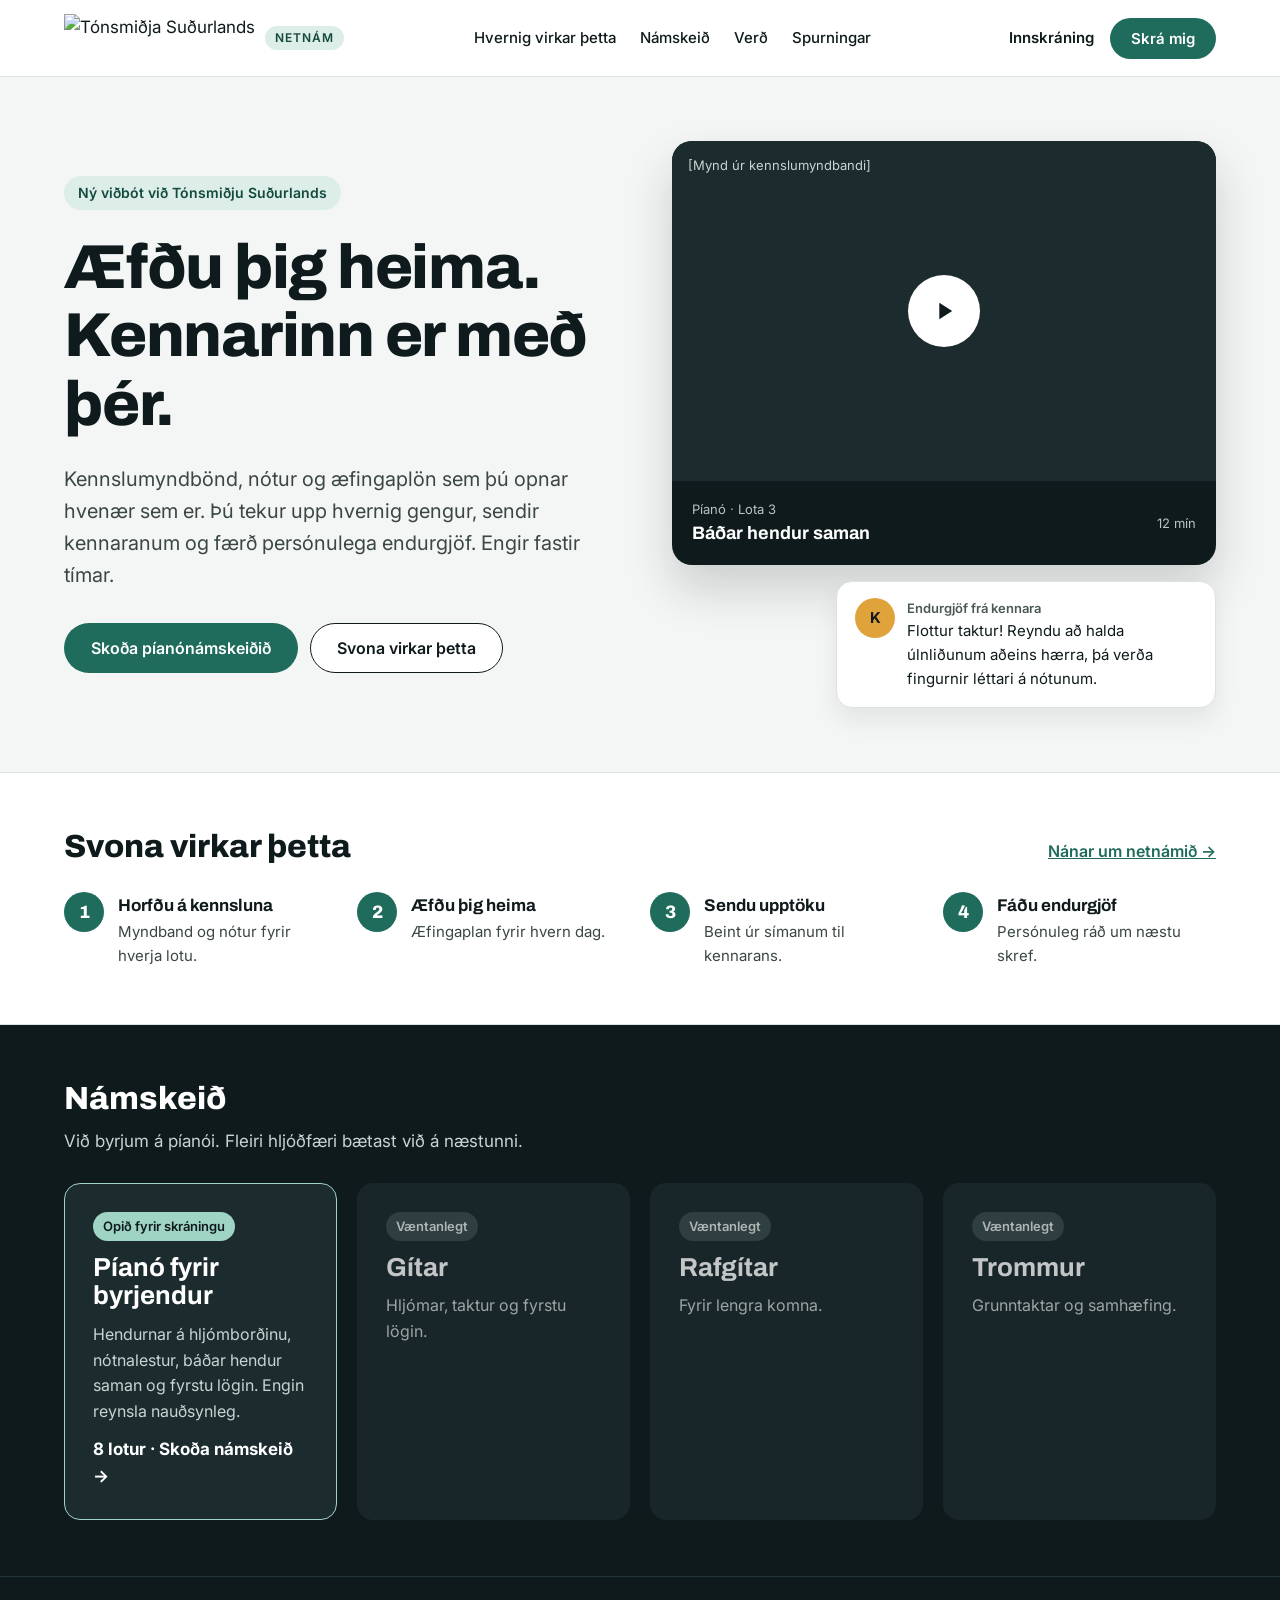
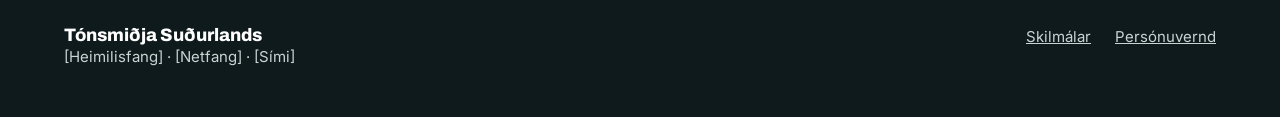
==== index.html @ 34fed3e4 "Bæta við innskráningu og kennarasvæði Co-Authored-By: Claude Opus 5.5 <noreply@anthropic.com> Claude" ====
<!doctype html>
<html lang="is">
<head>
  <meta charset="utf-8">
  <meta name="viewport" content="width=device-width, initial-scale=1">
  <title>Netnám | Tónsmiðja Suðurlands</title>
  <meta name="description" content="Netnám Tónsmiðju Suðurlands: kennslumyndbönd, æfingaplön og persónuleg endurgjöf frá kennara. Engir fastir tímar.">
  <link rel="preconnect" href="https://fonts.googleapis.com">
  <link rel="preconnect" href="https://fonts.gstatic.com" crossorigin>
  <link rel="stylesheet" href="https://fonts.googleapis.com/css2?family=Archivo:wght@500;700;800&family=Inter:wght@400;500;600&display=swap">
  <link rel="stylesheet" href="style.css">
</head>
<body>

<header class="site-header">
  <div class="container">
    <a class="brand" href="index.html">
      <img class="brand-logo" src="logo.png" alt="Tónsmiðja Suðurlands" onerror="this.onerror=null;this.src='https://tonsmidjan.net/wp-content/uploads/2024/04/Tonsmidja-FullLogo_Transparent.png'">
      <span class="brand-tag">NETNÁM</span>
    </a>
    <nav class="main-nav" id="main-nav" aria-label="Aðalvalmynd">
      <a href="hvernig.html">Hvernig virkar þetta</a>
      <a href="index.html#namskeid">Námskeið</a>
      <a href="verd.html">Verð</a>
      <a href="verd.html#spurningar">Spurningar</a>
    </nav>
    <div class="header-actions">
      <a class="link-plain" href="innskraning.html">Innskráning</a>
      <a class="btn btn-primary btn-sm" href="piano.html#skraning">Skrá mig</a>
      <button class="menu-toggle" aria-label="Opna valmynd" aria-expanded="false" aria-controls="main-nav">
        <svg width="24" height="24" viewBox="0 0 24 24" fill="none" stroke="currentColor" stroke-width="2" stroke-linecap="round" aria-hidden="true"><path d="M4 7h16M4 12h16M4 17h16"/></svg>
      </button>
    </div>
  </div>
</header>


<main>
  <section class="container hero">
    <div class="hero-text">
      <span class="pill">Ný viðbót við Tónsmiðju Suðurlands</span>
      <h1>Æfðu þig heima.<br>Kennarinn er með þér.</h1>
      <p class="hero-lead">Kennslumyndbönd, nótur og æfingaplön sem þú opnar hvenær sem er. Þú tekur upp hvernig gengur, sendir kennaranum og færð persónulega endurgjöf. Engir fastir tímar.</p>
      <div class="actions">
        <a class="btn btn-primary" href="piano.html">Skoða píanónámskeiðið</a>
        <a class="btn btn-outline" href="hvernig.html">Svona virkar þetta</a>
      </div>
    </div>

    <div class="hero-visual">
      <div class="video-card">
        <div class="video-frame">
          <span class="label">[Mynd úr kennslumyndbandi]</span>
          <button class="play" aria-label="Spila sýnishorn">
            <svg width="28" height="28" viewBox="0 0 24 24" fill="#0F1A1C" aria-hidden="true"><path d="M8 5v14l11-7z"/></svg>
          </button>
        </div>
        <div class="video-meta">
          <div><small>Píanó · Lota 3</small><strong>Báðar hendur saman</strong></div>
          <small>12 mín</small>
        </div>
      </div>
      <div class="feedback-bubble">
        <span class="avatar">K</span>
        <div>
          <div class="who">Endurgjöf frá kennara</div>
          <div>Flottur taktur! Reyndu að halda úlnliðunum aðeins hærra, þá verða fingurnir léttari á nótunum.</div>
        </div>
      </div>
    </div>
  </section>

  <section id="hvernig" class="section section-white compact">
    <div class="container">
      <div class="row-head">
        <h2>Svona virkar þetta</h2>
        <a href="hvernig.html" class="more">Nánar um netnámið →</a>
      </div>
      <ol class="steps-compact">
        <li><span>1</span><div><strong>Horfðu á kennsluna</strong><p>Myndband og nótur fyrir hverja lotu.</p></div></li>
        <li><span>2</span><div><strong>Æfðu þig heima</strong><p>Æfingaplan fyrir hvern dag.</p></div></li>
        <li><span>3</span><div><strong>Sendu upptöku</strong><p>Beint úr símanum til kennarans.</p></div></li>
        <li><span>4</span><div><strong>Fáðu endurgjöf</strong><p>Persónuleg ráð um næstu skref.</p></div></li>
      </ol>
    </div>
  </section>

  <section id="namskeid" class="section section-dark compact">
    <div class="container">
      <div class="section-head">
        <h2>Námskeið</h2>
        <p class="muted">Við byrjum á píanói. Fleiri hljóðfæri bætast við á næstunni.</p>
      </div>
      <div class="courses">
        <a class="course featured" href="piano.html"><span class="tag alt">Opið fyrir skráningu</span><h3>Píanó fyrir byrjendur</h3><p>Hendurnar á hljómborðinu, nótnalestur, báðar hendur saman og fyrstu lögin. Engin reynsla nauðsynleg.</p><strong>8 lotur · Skoða námskeið →</strong></a>
        <div class="course soon"><span class="tag">Væntanlegt</span><h3>Gítar</h3><p>Hljómar, taktur og fyrstu lögin.</p></div>
        <div class="course soon"><span class="tag">Væntanlegt</span><h3>Rafgítar</h3><p>Fyrir lengra komna.</p></div>
        <div class="course soon"><span class="tag">Væntanlegt</span><h3>Trommur</h3><p>Grunntaktar og samhæfing.</p></div>
      </div>
    </div>
  </section>

<footer class="site-footer">
  <div class="container">
    <div><strong>Tónsmiðja Suðurlands</strong>[Heimilisfang] · [Netfang] · [Sími]</div>
    <div style="display:flex;gap:24px"><a href="#">Skilmálar</a><a href="#">Persónuvernd</a></div>
  </div>
</footer>

<script>
  // Valmynd í síma
  const toggle = document.querySelector('.menu-toggle');
  const nav = document.getElementById('main-nav');
  toggle.addEventListener('click', () => {
    const open = nav.classList.toggle('open');
    toggle.setAttribute('aria-expanded', open);
  });
  nav.querySelectorAll('a').forEach(a => a.addEventListener('click', () => {
    nav.classList.remove('open');
    toggle.setAttribute('aria-expanded', 'false');
  }));
</script>
</body>
</html>
---- style.css ----
/* Netnám Tónsmiðju Suðurlands — sameiginlegt útlit */
:root {
  --ink: #0F1A1C;
  --ink-2: #3A4745;
  --muted: #4A5856;
  --ground: #F4F6F5;
  --card: #FFFFFF;
  --line: #DCE2E0;
  --soft: #EEF2F1;
  --dark-2: #1C2B2E;
  --on-dark: #C9D4D2;
  --accent: #1F6B5C;
  --accent-hover: #134A3F;
  --accent-soft: #DDEDE8;
  --mint: #9FD3C4;
  --amber: #E0A23B;
  --radius: 16px;
  --display: "Archivo", system-ui, sans-serif;
  --body: "Inter", system-ui, sans-serif;
}

* { box-sizing: border-box; }
html { scroll-behavior: smooth; }
body {
  margin: 0;
  background: var(--ground);
  color: var(--ink);
  font-family: var(--body);
  font-size: 17px;
  line-height: 1.6;
}
img, svg { display: block; }
a { color: var(--accent); }
a:hover { color: var(--accent-hover); }
h1, h2, h3 { font-family: var(--display); line-height: 1.1; margin: 0; }
p { margin: 0; }
.container { max-width: 1200px; margin: 0 auto; padding: 0 24px; }
.muted { color: var(--ink-2); }

/* Hnappar */
.btn {
  display: inline-flex; align-items: center; justify-content: center; gap: 8px;
  font: 600 16px/1 var(--body);
  padding: 16px 26px; border-radius: 999px;
  text-decoration: none; cursor: pointer; border: 1.5px solid transparent;
  transition: background .15s, color .15s, transform .15s;
}
.btn:active { transform: translateY(1px); }
.btn-primary { background: var(--accent); color: #fff; }
.btn-primary:hover { background: var(--accent-hover); color: #fff; }
.btn-outline { background: #fff; color: var(--ink); border-color: var(--ink); }
.btn-outline:hover { background: var(--ink); color: #fff; }
.btn-sm { padding: 12px 20px; font-size: 15px; }

/* Haus */
.site-header { background: #fff; border-bottom: 1px solid var(--line); position: sticky; top: 0; z-index: 10; }
.site-header .container { display: flex; align-items: center; justify-content: space-between; gap: 16px; padding-top: 14px; padding-bottom: 14px; flex-wrap: wrap; }
.brand { display: flex; align-items: center; gap: 10px; text-decoration: none; color: var(--ink); }
.brand:hover { color: var(--ink); }
.brand-logo { height: 48px; width: auto; }
.brand-tag { font: 600 12px/1 var(--body); letter-spacing: .08em; color: var(--accent-hover); background: var(--accent-soft); padding: 6px 10px; border-radius: 999px; }
.brand-boxed { background: #fff; border-radius: 12px; padding: 12px 14px; flex-wrap: wrap; }
.brand-boxed .brand-logo { height: 40px; max-width: 100%; }
.brand-name { font: 800 19px/1.1 var(--display); }
.brand-name small { display: block; font-weight: 500; font-size: 12px; color: var(--muted); letter-spacing: .06em; }
.main-nav { display: flex; gap: 24px; font-size: 15px; font-weight: 500; }
.main-nav a { color: var(--ink); text-decoration: none; }
.main-nav a:hover { color: var(--accent); }
.header-actions { display: flex; gap: 8px; align-items: center; }
.link-plain { color: var(--ink); font-weight: 600; font-size: 15px; text-decoration: none; padding: 12px 8px; }
.menu-toggle { display: none; background: none; border: 0; width: 44px; height: 44px; cursor: pointer; color: var(--ink); }

@media (max-width: 860px) {
  .menu-toggle { display: inline-flex; align-items: center; justify-content: center; }
  .main-nav { display: none; order: 3; width: 100%; flex-direction: column; gap: 0; }
  .main-nav.open { display: flex; }
  .main-nav a { padding: 12px 0; border-top: 1px solid var(--line); }
  .header-actions .link-plain { display: none; }
}

/* Hetja */
.hero { display: grid; grid-template-columns: repeat(auto-fit, minmax(320px, 1fr)); gap: 64px; align-items: center; padding-top: 88px; padding-bottom: 96px; }
.hero-text { display: flex; flex-direction: column; gap: 24px; }
.pill { align-self: flex-start; font-size: 14px; font-weight: 600; color: var(--accent-hover); background: var(--accent-soft); padding: 6px 14px; border-radius: 999px; }
.hero h1 { font-size: clamp(40px, 6vw, 62px); font-weight: 800; letter-spacing: -0.02em; }
.hero-lead { font-size: 20px; color: var(--ink-2); max-width: 520px; }
.actions { display: flex; flex-wrap: wrap; gap: 12px; margin-top: 8px; }

.hero-visual { display: flex; flex-direction: column; gap: 16px; }
.video-card { background: var(--ink); border-radius: 20px; overflow: hidden; box-shadow: 0 24px 48px rgba(15,26,28,.18); color: #fff; }
.video-frame { aspect-ratio: 16 / 10; background: var(--dark-2); display: flex; align-items: center; justify-content: center; position: relative; }
.video-frame .label { position: absolute; top: 14px; left: 16px; font-size: 13px; color: var(--on-dark); }
.play { width: 72px; height: 72px; border-radius: 50%; background: #fff; border: 0; display: flex; align-items: center; justify-content: center; cursor: pointer; }
.video-meta { padding: 18px 20px; display: flex; justify-content: space-between; align-items: center; gap: 12px; }
.video-meta small { display: block; font-size: 13px; color: #B7C4C1; }
.video-meta strong { font: 700 18px/1.3 var(--display); }

.feedback-bubble { align-self: flex-end; max-width: 380px; background: #fff; border: 1px solid var(--line); border-radius: var(--radius); padding: 16px 18px; display: flex; gap: 12px; box-shadow: 0 12px 24px rgba(15,26,28,.08); font-size: 15px; }
.avatar { flex: none; width: 40px; height: 40px; border-radius: 50%; background: var(--amber); color: var(--ink); display: flex; align-items: center; justify-content: center; font-weight: 700; }
.feedback-bubble .who { font-size: 13px; font-weight: 600; color: var(--muted); }

/* Hlutar */
.section { padding: 96px 0; }
.section-white { background: #fff; border-top: 1px solid var(--line); border-bottom: 1px solid var(--line); }
.section-dark { background: var(--ink); color: #fff; }
.section-dark .muted { color: var(--on-dark); }
.section-head { max-width: 640px; margin-bottom: 48px; }
.section-head h2 { font-size: clamp(32px, 4vw, 42px); font-weight: 800; margin-bottom: 12px; }

.steps { display: grid; grid-template-columns: repeat(auto-fit, minmax(230px, 1fr)); gap: 32px; }
.step { display: flex; flex-direction: column; gap: 12px; }
.step-num { font: 800 46px/1 var(--display); color: var(--accent); }
.step h3 { font-size: 20px; }
.step p { color: var(--ink-2); font-size: 16px; }

.features { display: grid; grid-template-columns: repeat(auto-fit, minmax(300px, 1fr)); gap: 20px; }
.feature { background: #fff; border: 1px solid var(--line); border-radius: var(--radius); padding: 28px; display: flex; flex-direction: column; gap: 10px; }
.feature h3 { font-size: 20px; }
.feature p { color: var(--ink-2); font-size: 16px; }
.icon { width: 28px; height: 28px; stroke: var(--accent); }

.courses { display: grid; grid-template-columns: repeat(auto-fit, minmax(250px, 1fr)); gap: 20px; }
.course { text-decoration: none; color: #fff; background: var(--dark-2); border-radius: var(--radius); padding: 28px; display: flex; flex-direction: column; gap: 12px; min-height: 230px; border: 1.5px solid transparent; transition: border-color .15s; }
.course:hover { color: #fff; border-color: var(--mint); }
.course h3 { font-size: 26px; }
.course p { color: var(--on-dark); font-size: 16px; flex-grow: 1; }
.tag { align-self: flex-start; font-size: 13px; font-weight: 600; color: var(--ink); background: var(--amber); padding: 4px 10px; border-radius: 999px; }
.tag.alt { background: var(--mint); }

.plans { display: grid; grid-template-columns: repeat(auto-fit, minmax(320px, 1fr)); gap: 20px; }
.plan { background: #fff; border: 1px solid var(--line); border-radius: 20px; padding: 36px; display: flex; flex-direction: column; gap: 20px; }
.plan.soft { background: var(--accent-soft); border-color: transparent; }
.plan h3 { font-size: 22px; }
.price { font: 800 44px/1.1 var(--display); }
.price span { font: 400 17px var(--body); color: var(--muted); }
.plan ul { margin: 0; padding-left: 20px; display: flex; flex-direction: column; gap: 8px; color: var(--ink-2); font-size: 16px; }
.plan .btn { margin-top: auto; }

.faq { max-width: 820px; margin: 0 auto; }
.faq details { border-bottom: 1px solid var(--line); padding: 8px 0 16px; }
.faq summary { font-weight: 600; font-size: 18px; cursor: pointer; padding: 10px 0; list-style: none; display: flex; justify-content: space-between; gap: 16px; }
.faq summary::-webkit-details-marker { display: none; }
.faq summary::after { content: "+"; font-size: 24px; line-height: 1; color: var(--accent); }
.faq details[open] summary::after { content: "–"; }
.faq p { color: var(--ink-2); }

.cta { text-align: center; display: flex; flex-direction: column; align-items: center; gap: 20px; }
.cta h2 { font-size: clamp(30px, 4vw, 40px); }

.site-footer { background: var(--ink); color: var(--on-dark); font-size: 15px; }
.site-footer .container { display: flex; flex-wrap: wrap; justify-content: space-between; gap: 24px; padding-top: 48px; padding-bottom: 48px; }
.site-footer a { color: var(--on-dark); }
.site-footer strong { font: 800 18px var(--display); color: #fff; display: block; }

/* ---------- Svæði nemanda ---------- */
.app { display: flex; flex-wrap: wrap; min-height: 100vh; font-size: 16px; line-height: 1.5; }
.sidebar { flex: 1 1 240px; background: var(--ink); color: #fff; padding: 28px 20px; display: flex; flex-direction: column; gap: 32px; }
.sidebar .brand, .sidebar .brand:hover { color: #fff; }
.sidebar .brand-name small { color: #B7C4C1; }
.side-nav { display: flex; flex-direction: column; gap: 4px; font-size: 15px; font-weight: 500; }
.side-nav a { color: #E3EAE8; text-decoration: none; padding: 12px 14px; border-radius: 10px; display: flex; justify-content: space-between; align-items: center; }
.side-nav a:hover { background: var(--dark-2); color: #fff; }
.side-nav a.active { background: var(--mint); color: var(--ink); }
.badge { background: var(--amber); color: var(--ink); font-size: 12px; font-weight: 700; padding: 1px 8px; border-radius: 999px; }
.sidebar-foot { margin-top: auto; font-size: 14px; color: #B7C4C1; }

.app-main { flex: 999 1 560px; min-width: 0; padding: 40px; display: flex; flex-direction: column; gap: 28px; }
@media (max-width: 600px) { .app-main { padding: 24px 16px; } }
.app-top { display: flex; flex-wrap: wrap; justify-content: space-between; align-items: flex-end; gap: 16px; }
.app-top h1 { font-size: 34px; font-weight: 800; }
.grid-2 { display: grid; grid-template-columns: repeat(auto-fit, minmax(320px, 1fr)); gap: 24px; align-items: start; }
.stack { display: flex; flex-direction: column; gap: 24px; }
.panel { background: #fff; border: 1px solid var(--line); border-radius: 18px; padding: 24px; display: flex; flex-direction: column; gap: 14px; }
.panel.flush { padding: 0; overflow: hidden; gap: 0; }
.panel-body { padding: 24px; display: flex; flex-direction: column; gap: 14px; }
.panel-head { display: flex; justify-content: space-between; align-items: baseline; gap: 12px; }
.panel h2 { font-size: 20px; }
.eyebrow { font-size: 13px; font-weight: 700; letter-spacing: .06em; color: var(--accent); }
.chips { display: flex; flex-wrap: wrap; gap: 10px; }
.chip { font-size: 14px; font-weight: 600; color: var(--ink); background: var(--soft); text-decoration: none; padding: 10px 14px; border-radius: 10px; border: 0; cursor: pointer; font-family: inherit; }
.chip:hover { background: var(--line); color: var(--ink); }

.check { display: flex; gap: 12px; align-items: flex-start; font-size: 15px; cursor: pointer; }
.check input { width: 20px; height: 20px; margin: 2px 0 0; accent-color: var(--accent); flex: none; }
.check input:checked + span { color: var(--muted); text-decoration: line-through; }
.progress { height: 8px; background: var(--soft); border-radius: 999px; overflow: hidden; }
.progress span { display: block; height: 100%; background: var(--accent); width: 0; transition: width .25s; }

.week { display: grid; grid-template-columns: repeat(7, minmax(0, 1fr)); gap: 8px; text-align: center; font-size: 13px; color: var(--muted); }
.day { display: flex; flex-direction: column; gap: 6px; }
.day span { height: 40px; border-radius: 8px; background: var(--line); }
.day.done span { background: var(--accent); }
.day.today { font-weight: 700; color: var(--ink); }
.link-btn { background: none; border: 0; padding: 0; font: 600 15px var(--body); color: var(--accent); cursor: pointer; text-align: left; }
.link-btn:hover { color: var(--accent-hover); }

.feedback { display: flex; gap: 14px; align-items: flex-start; }
.feedback .meta { font-size: 14px; color: var(--muted); }
.feedback .meta strong { color: var(--ink); }

/* Gluggi fyrir upptöku */
dialog { border: 0; border-radius: 20px; padding: 0; width: min(480px, calc(100% - 32px)); box-shadow: 0 24px 64px rgba(15,26,28,.3); color: var(--ink); }
dialog::backdrop { background: rgba(15,26,28,.5); }
.dialog-inner { padding: 28px; display: flex; flex-direction: column; gap: 16px; }
.dialog-inner label { font-weight: 600; font-size: 15px; display: flex; flex-direction: column; gap: 6px; }
.dialog-inner select, .dialog-inner textarea, .dialog-inner input[type=file] { font: inherit; font-weight: 400; padding: 10px 12px; border: 1px solid #C3CCCA; border-radius: 10px; }
.dialog-actions { display: flex; justify-content: flex-end; gap: 10px; }

.toast { position: fixed; left: 50%; bottom: 24px; transform: translateX(-50%) translateY(120px); background: var(--ink); color: #fff; padding: 14px 20px; border-radius: 12px; font-size: 15px; transition: transform .3s; z-index: 50; }
.toast.show { transform: translateX(-50%) translateY(0); }

/* ---------- Skilaboð ---------- */
.chat-page { display: flex; justify-content: center; min-height: 100vh; background: var(--ground); }
.chat { width: 100%; max-width: 640px; display: flex; flex-direction: column; height: 100vh; background: var(--ground); font-size: 15px; line-height: 1.45; }
@media (min-width: 700px) { .chat { border-left: 1px solid var(--line); border-right: 1px solid var(--line); } }
.chat-head { background: #fff; border-bottom: 1px solid var(--line); padding: 14px 16px; display: flex; align-items: center; gap: 12px; }
.chat-head .back { width: 44px; height: 44px; display: flex; align-items: center; justify-content: center; color: var(--ink); }
.chat-head strong { font: 700 17px var(--display); display: block; }
.chat-head small { font-size: 13px; color: var(--muted); }
.thread { flex: 1; overflow-y: auto; padding: 20px 16px; display: flex; flex-direction: column; gap: 14px; }
.date { align-self: center; font-size: 12px; color: var(--muted); }
.msg { max-width: 80%; display: flex; flex-direction: column; gap: 6px; }
.msg.me { align-self: flex-end; align-items: flex-end; }
.msg.them { align-self: flex-start; }
.bubble { padding: 10px 14px; border-radius: 16px; }
.me .bubble { background: var(--accent); color: #fff; border-bottom-right-radius: 4px; }
.them .bubble { background: #fff; border: 1px solid var(--line); border-bottom-left-radius: 4px; }
.clip { width: 230px; background: var(--dark-2); border-radius: 16px; overflow: hidden; color: #E3EAE8; }
.clip .frame { height: 130px; display: flex; align-items: center; justify-content: center; }
.clip .frame span { width: 44px; height: 44px; border-radius: 50%; background: #fff; display: flex; align-items: center; justify-content: center; }
.clip .cap { padding: 8px 12px; font-size: 13px; }
.composer { background: #fff; border-top: 1px solid var(--line); padding: 12px 16px 20px; display: flex; gap: 10px; align-items: center; }
.composer input[type=text] { flex: 1; min-width: 0; height: 44px; border: 1px solid #C3CCCA; border-radius: 999px; padding: 0 16px; font: inherit; color: var(--ink); }
.round { flex: none; width: 44px; height: 44px; border-radius: 50%; border: 0; display: flex; align-items: center; justify-content: center; cursor: pointer; background: var(--soft); }
.round.primary { background: var(--accent); }
.round.primary:hover { background: var(--accent-hover); }

.sr-only { position: absolute; width: 1px; height: 1px; overflow: hidden; clip: rect(0 0 0 0); white-space: nowrap; }
:focus-visible { outline: 3px solid var(--amber); outline-offset: 2px; }

/* Námskeið: væntanlegt og valið */
.course.soon { opacity: .75; }
.course.soon .tag { background: #3A4A4D; color: #E3EAE8; }
.course.featured { border-color: var(--mint); }

/* ---------- Námskeiðssíða ---------- */
.course-hero { padding-top: 72px; padding-bottom: 72px; display: grid; grid-template-columns: repeat(auto-fit, minmax(320px, 1fr)); gap: 48px; align-items: center; }
.course-hero h1 { font-size: clamp(38px, 5vw, 56px); font-weight: 800; letter-spacing: -0.02em; }
.crumbs { font-size: 14px; color: var(--muted); }
.crumbs a { color: var(--muted); }
.facts { display: grid; grid-template-columns: repeat(2, minmax(0, 1fr)); gap: 12px; }
.fact { background: #fff; border: 1px solid var(--line); border-radius: 14px; padding: 16px; }
.fact small { display: block; font-size: 13px; color: var(--muted); }
.fact strong { font: 700 18px var(--display); }
.learn { display: grid; grid-template-columns: repeat(auto-fit, minmax(260px, 1fr)); gap: 16px; padding: 0; margin: 0; list-style: none; }
.learn li { display: flex; gap: 12px; align-items: flex-start; }
.learn svg { flex: none; margin-top: 3px; }
.lessons { display: flex; flex-direction: column; gap: 12px; counter-reset: lota; }
.lesson { background: #fff; border: 1px solid var(--line); border-radius: var(--radius); padding: 20px 24px; display: grid; grid-template-columns: 56px 1fr auto; gap: 16px; align-items: center; }
.lesson .n { font: 800 32px/1 var(--display); color: var(--accent); }
.lesson h3 { font-size: 19px; margin-bottom: 4px; }
.lesson p { color: var(--ink-2); font-size: 15px; }
.lesson .len { font-size: 14px; color: var(--muted); white-space: nowrap; }
.lesson.free { border-color: var(--accent); }
.free-tag { display: inline-block; font-size: 12px; font-weight: 700; color: var(--accent-hover); background: var(--accent-soft); padding: 2px 8px; border-radius: 999px; margin-left: 8px; vertical-align: middle; }
@media (max-width: 560px) { .lesson { grid-template-columns: 40px 1fr; } .lesson .len { grid-column: 2; } }

/* Styttri forsíða og undirsíður */
.section.compact { padding: 56px 0; }
.row-head { display: flex; flex-wrap: wrap; justify-content: space-between; align-items: baseline; gap: 12px; margin-bottom: 28px; }
.row-head h2 { font-size: clamp(26px, 3vw, 32px); font-weight: 800; }
.more { font-weight: 600; font-size: 16px; }
.steps-compact { list-style: none; margin: 0; padding: 0; display: grid; grid-template-columns: repeat(auto-fit, minmax(220px, 1fr)); gap: 20px; }
.steps-compact li { display: flex; gap: 14px; align-items: flex-start; }
.steps-compact span { flex: none; width: 40px; height: 40px; border-radius: 50%; background: var(--accent); color: #fff; font: 800 18px/40px var(--display); text-align: center; }
.steps-compact strong { font-family: var(--display); font-size: 17px; }
.steps-compact p { color: var(--ink-2); font-size: 15px; }
.section-dark.compact .section-head { margin-bottom: 28px; }
.section-dark.compact .section-head h2 { font-size: clamp(26px, 3vw, 32px); }
.section-dark.compact .course { min-height: 0; }
.hero { padding-top: 64px; padding-bottom: 64px; }
.page-intro { padding-top: 64px; padding-bottom: 48px; display: flex; flex-direction: column; gap: 16px; }
.page-intro h1 { font-size: clamp(36px, 5vw, 52px); font-weight: 800; letter-spacing: -0.02em; }
.main-nav a[aria-current="page"] { color: var(--accent); }
.site-footer { border-top: 1px solid #22353A; }

/* ---------- Innskráning ---------- */
.login-page { min-height: 100vh; display: flex; align-items: center; justify-content: center; padding: 32px 16px; }
.login-wrap { width: 100%; max-width: 420px; display: flex; flex-direction: column; gap: 24px; }
.login-card { background: #fff; border: 1px solid var(--line); border-radius: 20px; padding: 32px; display: flex; flex-direction: column; gap: 16px; box-shadow: 0 12px 32px rgba(15,26,28,.06); }
.login-card h1 { font-size: 30px; font-weight: 800; }
.login-card label { display: flex; flex-direction: column; gap: 6px; font-weight: 600; font-size: 15px; }
.login-card input { font: inherit; font-weight: 400; height: 48px; padding: 0 14px; border: 1px solid #C3CCCA; border-radius: 10px; color: var(--ink); }
.login-card input:focus { border-color: var(--accent); }
.login-error { margin: 0; color: #9B2C1F; background: #FBEAE7; padding: 10px 14px; border-radius: 10px; font-size: 15px; }
.login-small { font-size: 14px; color: var(--muted); text-align: center; }

/* ---------- Kennarasvæði ---------- */
.demo-note { font-size: 13px; font-weight: 600; color: var(--muted); background: var(--soft); padding: 6px 12px; border-radius: 999px; }
.stats { display: grid; grid-template-columns: repeat(auto-fit, minmax(170px, 1fr)); gap: 16px; }
.stat { background: #fff; border: 1px solid var(--line); border-radius: 16px; padding: 18px 20px; }
.stat small { display: block; font-size: 14px; color: var(--muted); }
.stat strong { font: 800 34px/1.2 var(--display); }
.queue { display: flex; flex-direction: column; }
.queue-row { display: flex; align-items: center; gap: 14px; padding: 16px 0; border-top: 1px solid var(--line); flex-wrap: wrap; }
.queue-row:first-child { border-top: 0; padding-top: 4px; }
.queue-main { flex: 1 1 260px; min-width: 0; display: flex; flex-direction: column; gap: 2px; }
.queue-main .muted { font-size: 14px; }
.queue-note { font-size: 15px; color: var(--ink-2); font-style: italic; }
.avatar.initials { background: var(--accent-soft); color: var(--accent-hover); font-size: 14px; width: 44px; height: 44px; }
.avatar.initials.sm { width: 32px; height: 32px; font-size: 12px; }
.empty { text-align: center; padding: 24px 0; }
.table-wrap { overflow-x: auto; margin: 0 -24px; padding: 0 24px; }
.table { width: 100%; border-collapse: collapse; font-size: 15px; min-width: 640px; }
.table th, .table td { text-align: left; padding: 12px 12px 12px 0; border-top: 1px solid var(--line); vertical-align: middle; font-weight: 400; }
.table thead th { font-size: 13px; font-weight: 600; color: var(--muted); border-top: 0; }
.table tbody th { font-weight: 600; }
.cell-name { display: flex; align-items: center; gap: 10px; }
.cell-prog { display: flex; flex-direction: column; gap: 4px; min-width: 140px; font-size: 13px; }
.status { display: inline-block; font-size: 13px; font-weight: 600; padding: 3px 10px; border-radius: 999px; white-space: nowrap; }
.status.ok { background: var(--accent-soft); color: var(--accent-hover); }
.status.warn { background: #FCEBD0; color: #7A4A06; }
.status.draft { background: var(--soft); color: var(--muted); }
.lesson-admin { display: flex; flex-direction: column; }
.lesson-row { display: grid; grid-template-columns: 36px 1fr auto auto; gap: 14px; align-items: center; padding: 12px 0; border-top: 1px solid var(--line); }
.lesson-row:first-child { border-top: 0; }
.lesson-row .n { font: 800 22px/1 var(--display); color: var(--accent); }
.r-note { background: var(--soft); padding: 12px 14px; border-radius: 10px; font-size: 15px; }
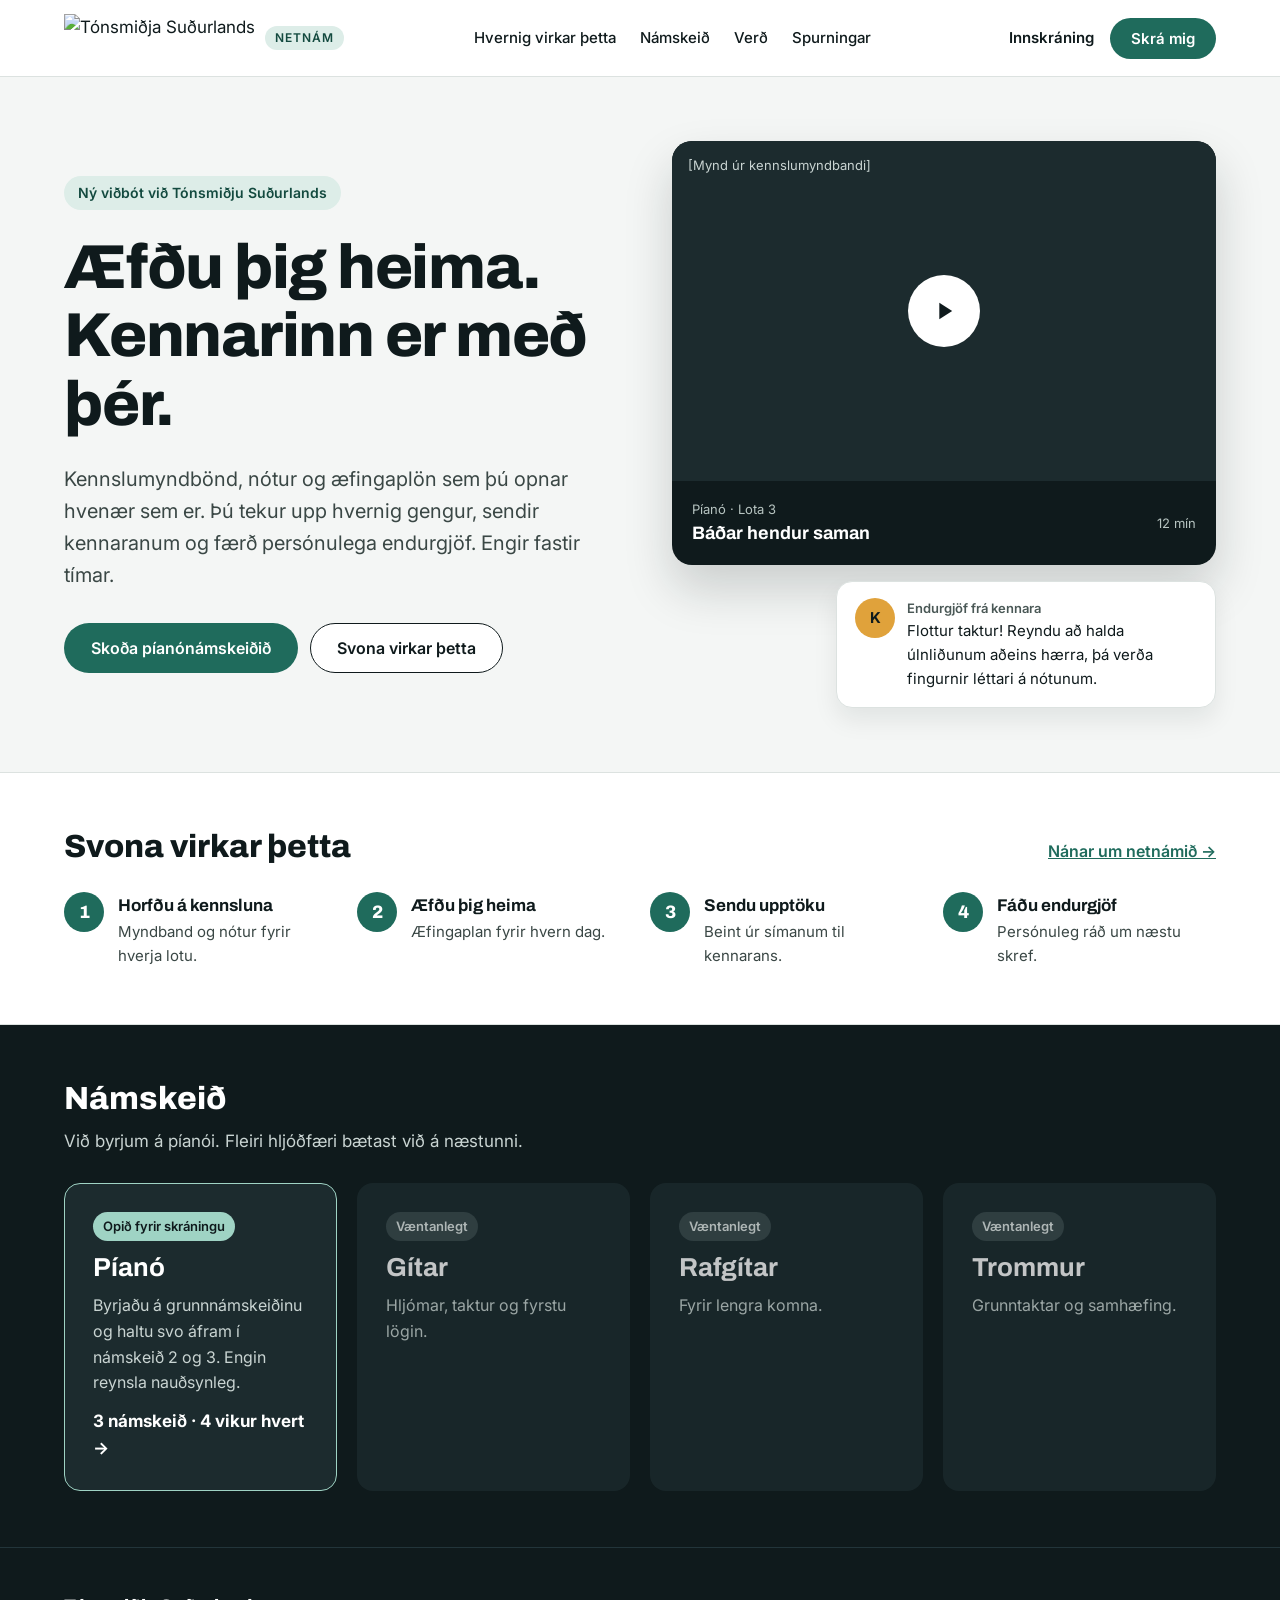
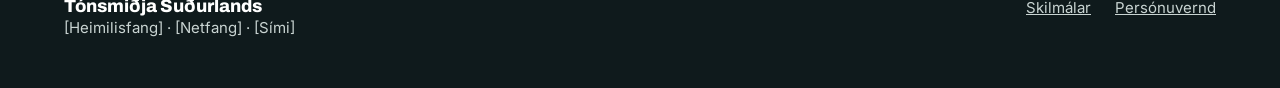
==== commit e425ae9b: "Skipta píanói í þrjú 4 vikna námskeið með lotum Co-Authored-By: Claude Opus 5.5 <noreply@anthropic.c" ====
--- a/index.html
+++ b/index.html
@@ -92,7 +92,7 @@
         <p class="muted">Við byrjum á píanói. Fleiri hljóðfæri bætast við á næstunni.</p>
       </div>
       <div class="courses">
-        <a class="course featured" href="piano.html"><span class="tag alt">Opið fyrir skráningu</span><h3>Píanó fyrir byrjendur</h3><p>Hendurnar á hljómborðinu, nótnalestur, báðar hendur saman og fyrstu lögin. Engin reynsla nauðsynleg.</p><strong>8 lotur · Skoða námskeið →</strong></a>
+        <a class="course featured" href="piano.html"><span class="tag alt">Opið fyrir skráningu</span><h3>Píanó</h3><p>Byrjaðu á grunnnámskeiðinu og haltu svo áfram í námskeið 2 og 3. Engin reynsla nauðsynleg.</p><strong>3 námskeið · 4 vikur hvert →</strong></a>
         <div class="course soon"><span class="tag">Væntanlegt</span><h3>Gítar</h3><p>Hljómar, taktur og fyrstu lögin.</p></div>
         <div class="course soon"><span class="tag">Væntanlegt</span><h3>Rafgítar</h3><p>Fyrir lengra komna.</p></div>
         <div class="course soon"><span class="tag">Væntanlegt</span><h3>Trommur</h3><p>Grunntaktar og samhæfing.</p></div>
--- a/style.css
+++ b/style.css
@@ -326,3 +326,13 @@
 .lesson-row:first-child { border-top: 0; }
 .lesson-row .n { font: 800 22px/1 var(--display); color: var(--accent); }
 .r-note { background: var(--soft); padding: 12px 14px; border-radius: 10px; font-size: 15px; }
+
+/* Námskeið með lotum */
+.course-blocks { display: flex; flex-direction: column; gap: 48px; }
+.course-block-head { margin-bottom: 16px; display: flex; flex-direction: column; gap: 4px; }
+.course-num { font-size: 13px; font-weight: 700; letter-spacing: .06em; color: var(--accent); text-transform: uppercase; }
+.course-block-head h3 { font-size: 26px; }
+.lesson-group { padding: 8px 0 16px; }
+.lesson-group + .lesson-group { border-top: 2px solid var(--line); padding-top: 20px; }
+.lesson-group-head { display: flex; justify-content: space-between; align-items: baseline; gap: 12px; margin-bottom: 4px; font-family: var(--display); font-size: 18px; }
+.lesson-group-head .muted { font-family: var(--body); font-size: 14px; }
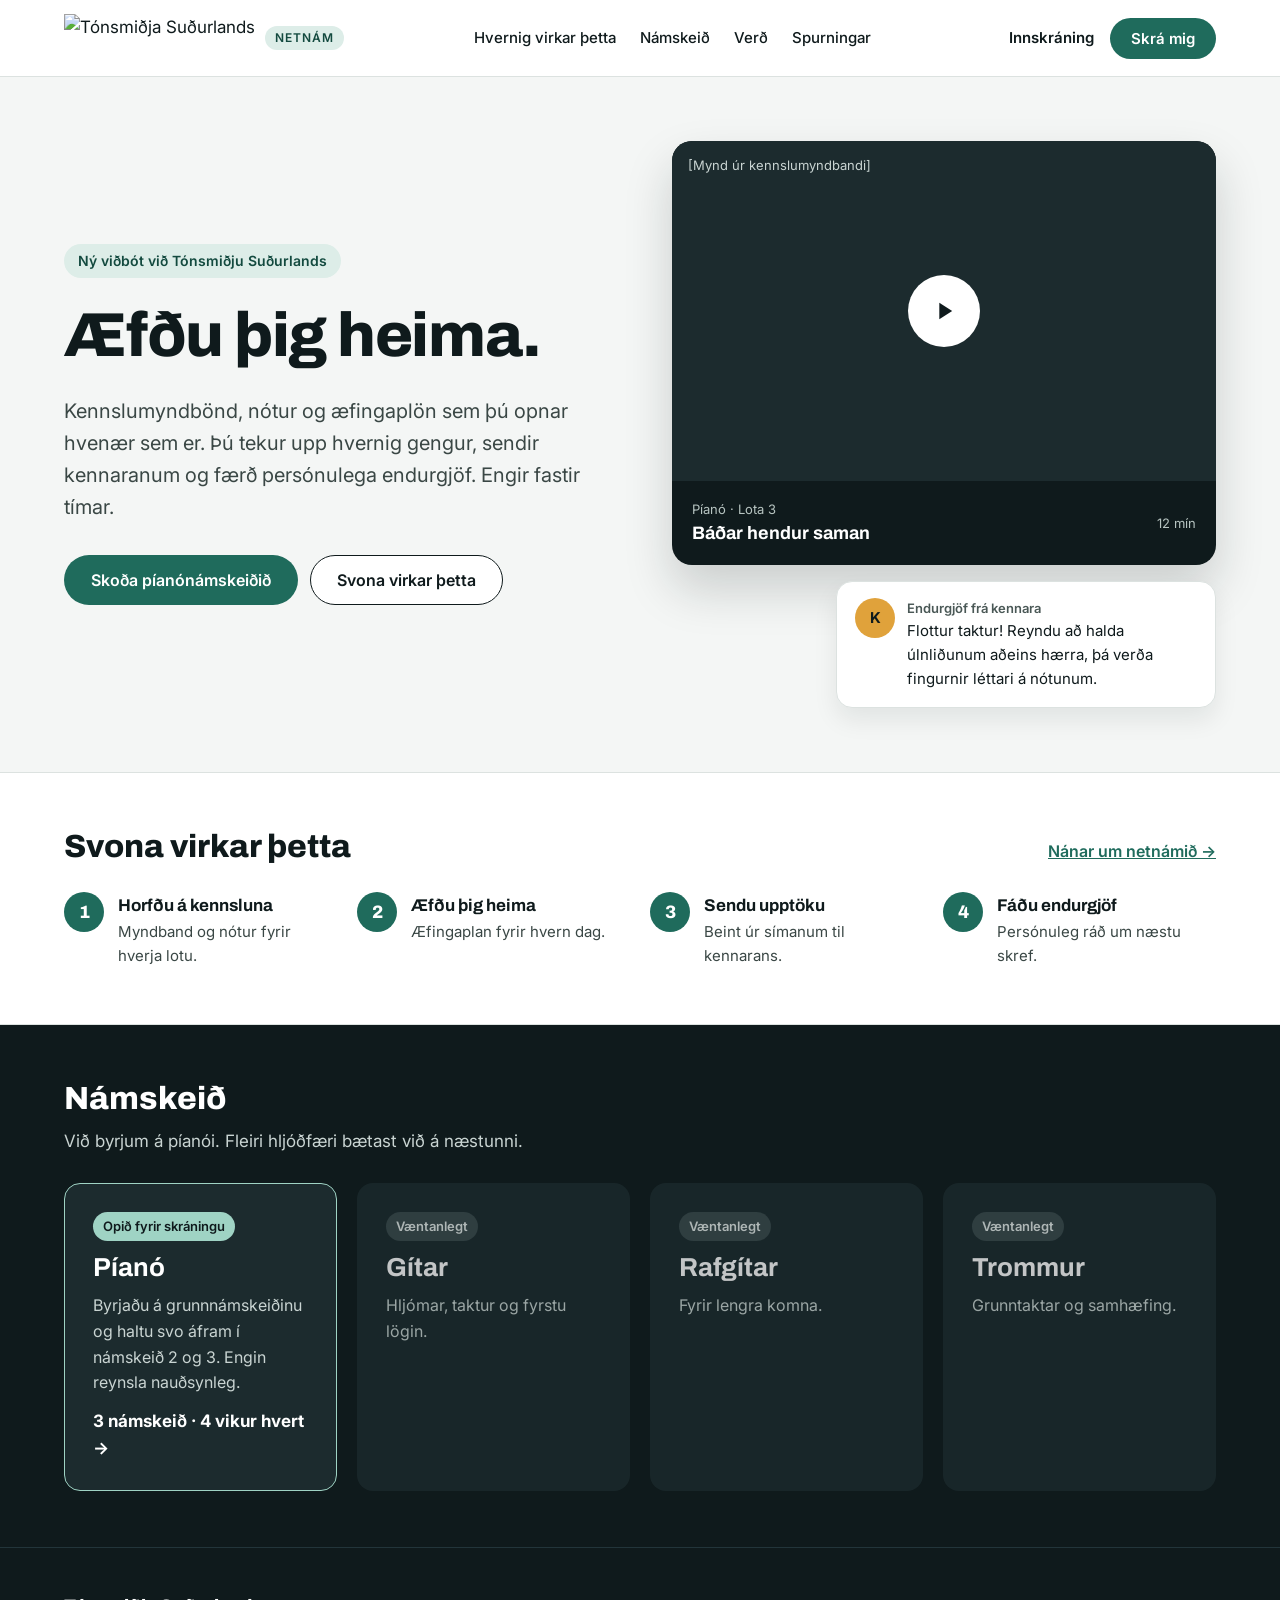
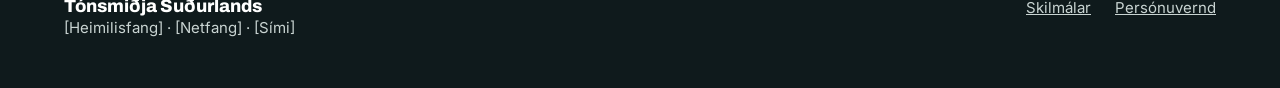
==== commit 6d79c262: "Stytta fyrirsögn á forsíðu Co-Authored-By: Claude Opus 5.5 <noreply@anthropic.com> Claude-Session: h" ====
--- a/index.html
+++ b/index.html
@@ -39,7 +39,7 @@
   <section class="container hero">
     <div class="hero-text">
       <span class="pill">Ný viðbót við Tónsmiðju Suðurlands</span>
-      <h1>Æfðu þig heima.<br>Kennarinn er með þér.</h1>
+      <h1>Æfðu þig heima.</h1>
       <p class="hero-lead">Kennslumyndbönd, nótur og æfingaplön sem þú opnar hvenær sem er. Þú tekur upp hvernig gengur, sendir kennaranum og færð persónulega endurgjöf. Engir fastir tímar.</p>
       <div class="actions">
         <a class="btn btn-primary" href="piano.html">Skoða píanónámskeiðið</a>
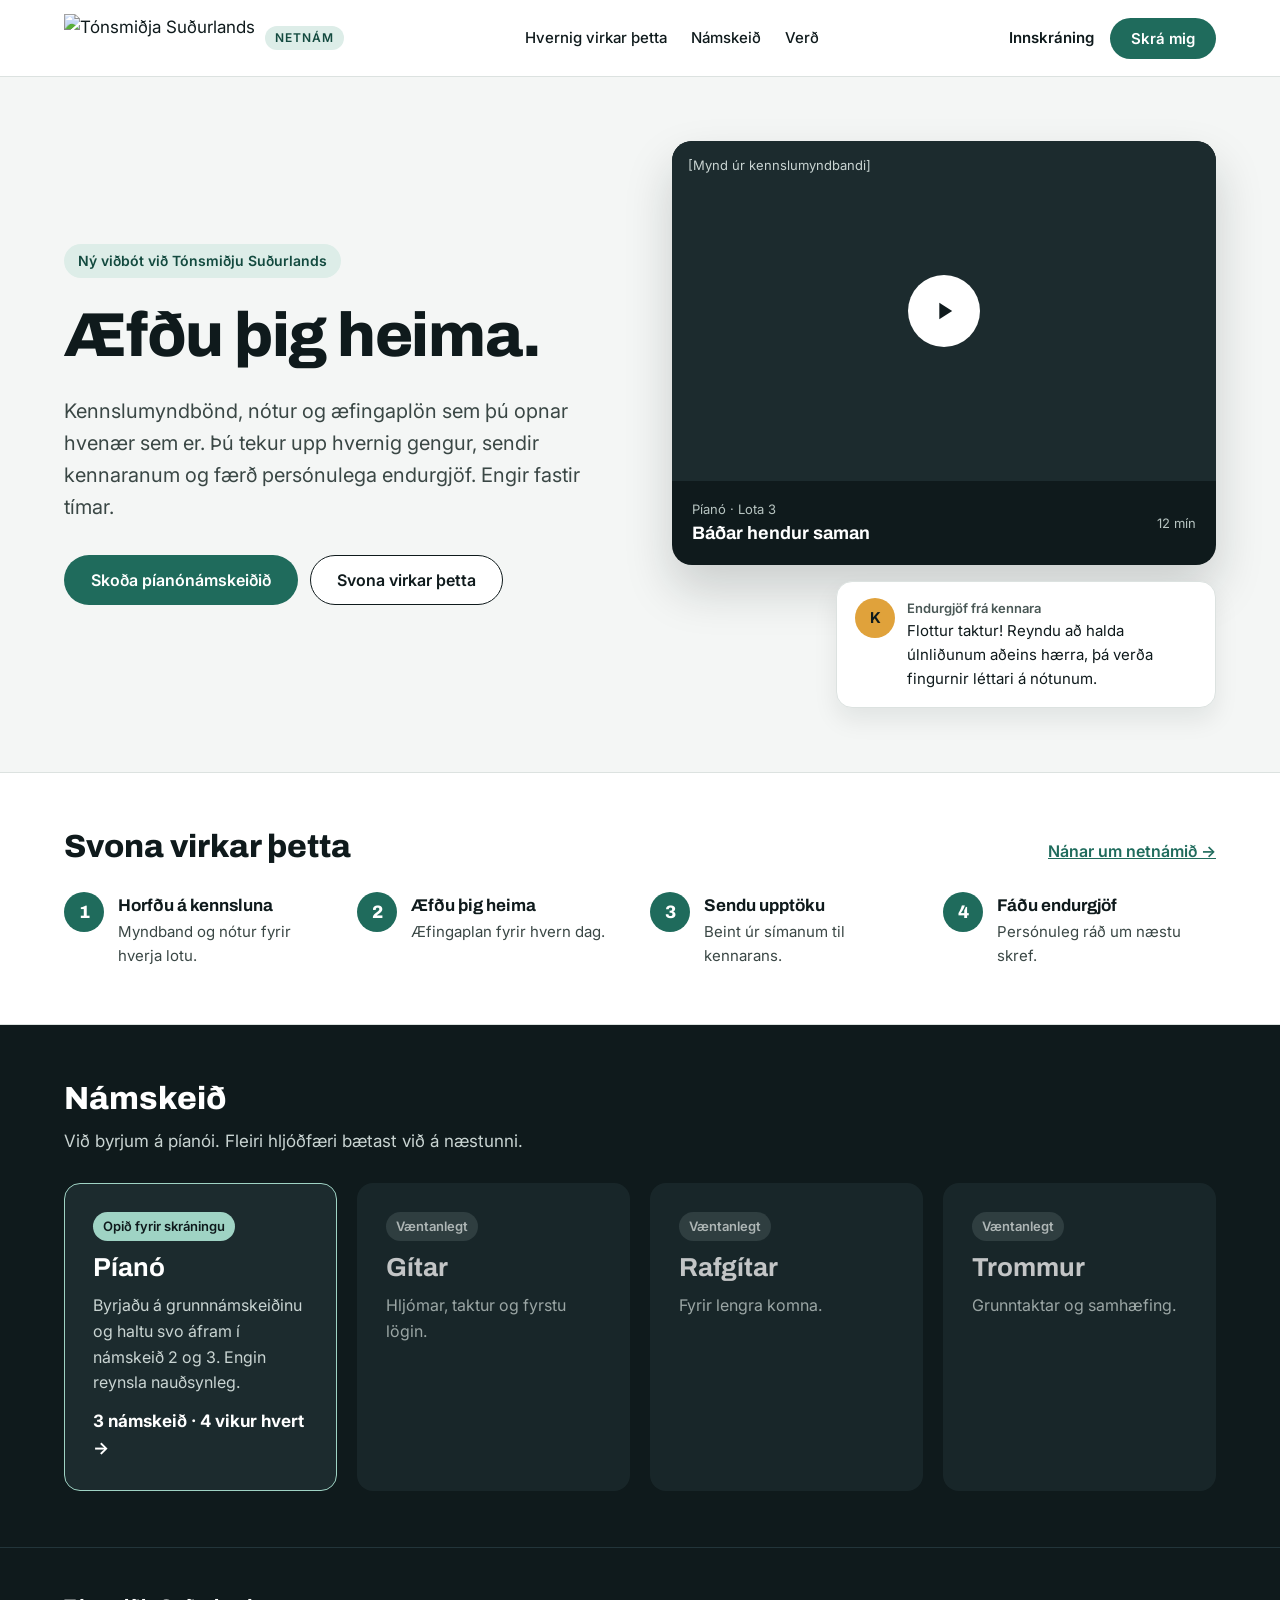
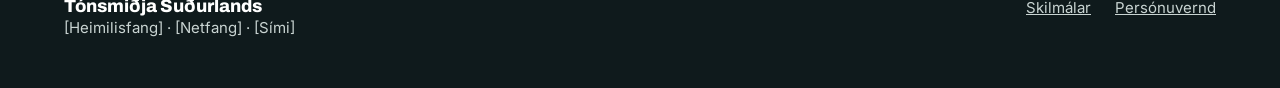
==== commit 64f2901f: "Ný lög á lagalista, prufuverð og spurningar fjarlægðar Co-Authored-By: Claude Opus 5.5 <noreply@anth" ====
--- a/index.html
+++ b/index.html
@@ -22,7 +22,6 @@
       <a href="hvernig.html">Hvernig virkar þetta</a>
       <a href="index.html#namskeid">Námskeið</a>
       <a href="verd.html">Verð</a>
-      <a href="verd.html#spurningar">Spurningar</a>
     </nav>
     <div class="header-actions">
       <a class="link-plain" href="innskraning.html">Innskráning</a>
@@ -99,6 +98,7 @@
       </div>
     </div>
   </section>
+</main>
 
 <footer class="site-footer">
   <div class="container">
--- a/style.css
+++ b/style.css
@@ -336,3 +336,61 @@
 .lesson-group + .lesson-group { border-top: 2px solid var(--line); padding-top: 20px; }
 .lesson-group-head { display: flex; justify-content: space-between; align-items: baseline; gap: 12px; margin-bottom: 4px; font-family: var(--display); font-size: 18px; }
 .lesson-group-head .muted { font-family: var(--body); font-size: 14px; }
+
+/* Vikur sem opnast ein í einu */
+.weeks { display: grid; grid-template-columns: repeat(auto-fit, minmax(170px, 1fr)); gap: 12px; }
+.week-tile { width: 100%; height: 100%; text-align: left; font: inherit; color: var(--ink); background: #fff; border: 1.5px solid var(--line); border-radius: 14px; padding: 14px 16px; display: flex; flex-direction: column; gap: 4px; cursor: pointer; transition: border-color .15s, background .15s; }
+.week-tile:hover:not(:disabled) { border-color: var(--accent); }
+.week-tile.selected { border-color: var(--accent); background: var(--accent-soft); }
+.week-tile.locked { background: var(--soft); color: var(--muted); cursor: not-allowed; border-style: dashed; }
+.week-num { font-size: 13px; font-weight: 700; letter-spacing: .04em; color: var(--accent); text-transform: uppercase; }
+.week-tile.locked .week-num { color: var(--muted); }
+.week-title { font: 700 16px/1.3 var(--display); }
+.week-state { margin-top: auto; padding-top: 6px; font-size: 13px; display: flex; align-items: center; gap: 6px; }
+.week-tile.current .week-state { color: var(--accent-hover); font-weight: 600; }
+.week-tile.done .week-state { color: var(--accent); }
+.unlock-note { font-size: 15px; color: var(--ink-2); background: var(--soft); padding: 12px 14px; border-radius: 10px; }
+
+/* Lagaval í viku 4 */
+.video-frame { position: relative; }
+.video-lock { position: absolute; inset: auto 0 0 0; padding: 10px 14px; background: rgba(15,26,28,.85); color: #fff; font-size: 14px; font-weight: 600; text-align: center; }
+.week-tile.song.locked { cursor: pointer; border-style: dashed; }
+.week-tile.song .week-state { color: var(--accent-hover); font-weight: 600; }
+.song-area { display: flex; flex-direction: column; gap: 12px; border-top: 1px solid var(--line); padding-top: 16px; margin-top: 4px; }
+.song-head { display: flex; justify-content: space-between; align-items: baseline; gap: 12px; }
+.song-head h3 { font-size: 18px; }
+.song-head .muted { font-size: 14px; }
+.tabs { display: flex; flex-wrap: wrap; gap: 6px; }
+.tab { font: 600 14px var(--body); padding: 8px 14px; border-radius: 999px; border: 1px solid var(--line); background: #fff; color: var(--ink); cursor: pointer; }
+.tab[aria-selected="true"] { background: var(--ink); color: #fff; border-color: var(--ink); }
+.song-list { list-style: none; margin: 0; padding: 0; display: flex; flex-direction: column; }
+.song-row { display: flex; align-items: center; gap: 14px; padding: 12px 0; border-top: 1px solid var(--line); }
+.song-row:first-child { border-top: 0; }
+.song-row.picked .song-main strong { color: var(--accent); }
+.song-main { flex: 1; min-width: 0; display: flex; flex-direction: column; }
+.song-main .muted { font-size: 13px; }
+.level { display: inline-flex; gap: 3px; flex: none; }
+.level i { width: 8px; height: 8px; border-radius: 50%; background: var(--line); }
+.level i.on { background: var(--amber); }
+.song-row .btn { flex: none; min-width: 84px; }
+.song-chosen { display: flex; align-items: center; justify-content: space-between; gap: 12px; background: var(--accent-soft); padding: 14px 16px; border-radius: 12px; flex-wrap: wrap; }
+.song-chosen strong { display: block; font: 700 18px var(--display); }
+.lesson.song { border-color: var(--amber); background: #FFF8EC; }
+.lesson.song .free-tag { background: #FCEBD0; color: #7A4A06; }
+[hidden] { display: none !important; }
+
+/* Notendaval á innskráningu */
+.user-list { list-style: none; margin: 0; padding: 0; display: flex; flex-direction: column; gap: 10px; }
+.user-pick { width: 100%; display: flex; align-items: center; gap: 14px; padding: 14px 16px; background: #fff; border: 1.5px solid var(--line); border-radius: 14px; font: inherit; color: var(--ink); text-align: left; text-decoration: none; cursor: pointer; transition: border-color .15s, background .15s; }
+.user-pick:hover { border-color: var(--accent); background: var(--accent-soft); color: var(--ink); }
+.user-pick .avatar { width: 44px; height: 44px; font-size: 17px; }
+.user-text { flex: 1; display: flex; flex-direction: column; }
+.user-text strong { font: 700 17px var(--display); }
+.user-text small { font-size: 14px; color: var(--muted); }
+.user-pick svg { color: var(--muted); flex: none; }
+.user-divider { display: flex; align-items: center; gap: 12px; color: var(--muted); font-size: 13px; }
+.user-divider::before, .user-divider::after { content: ""; flex: 1; height: 1px; background: var(--line); }
+
+/* Verð: besti kosturinn */
+.plan.best { border: 2px solid var(--accent); position: relative; }
+.best-tag { position: absolute; top: -14px; left: 32px; background: var(--accent); color: #fff; font-size: 13px; font-weight: 700; padding: 4px 12px; border-radius: 999px; }
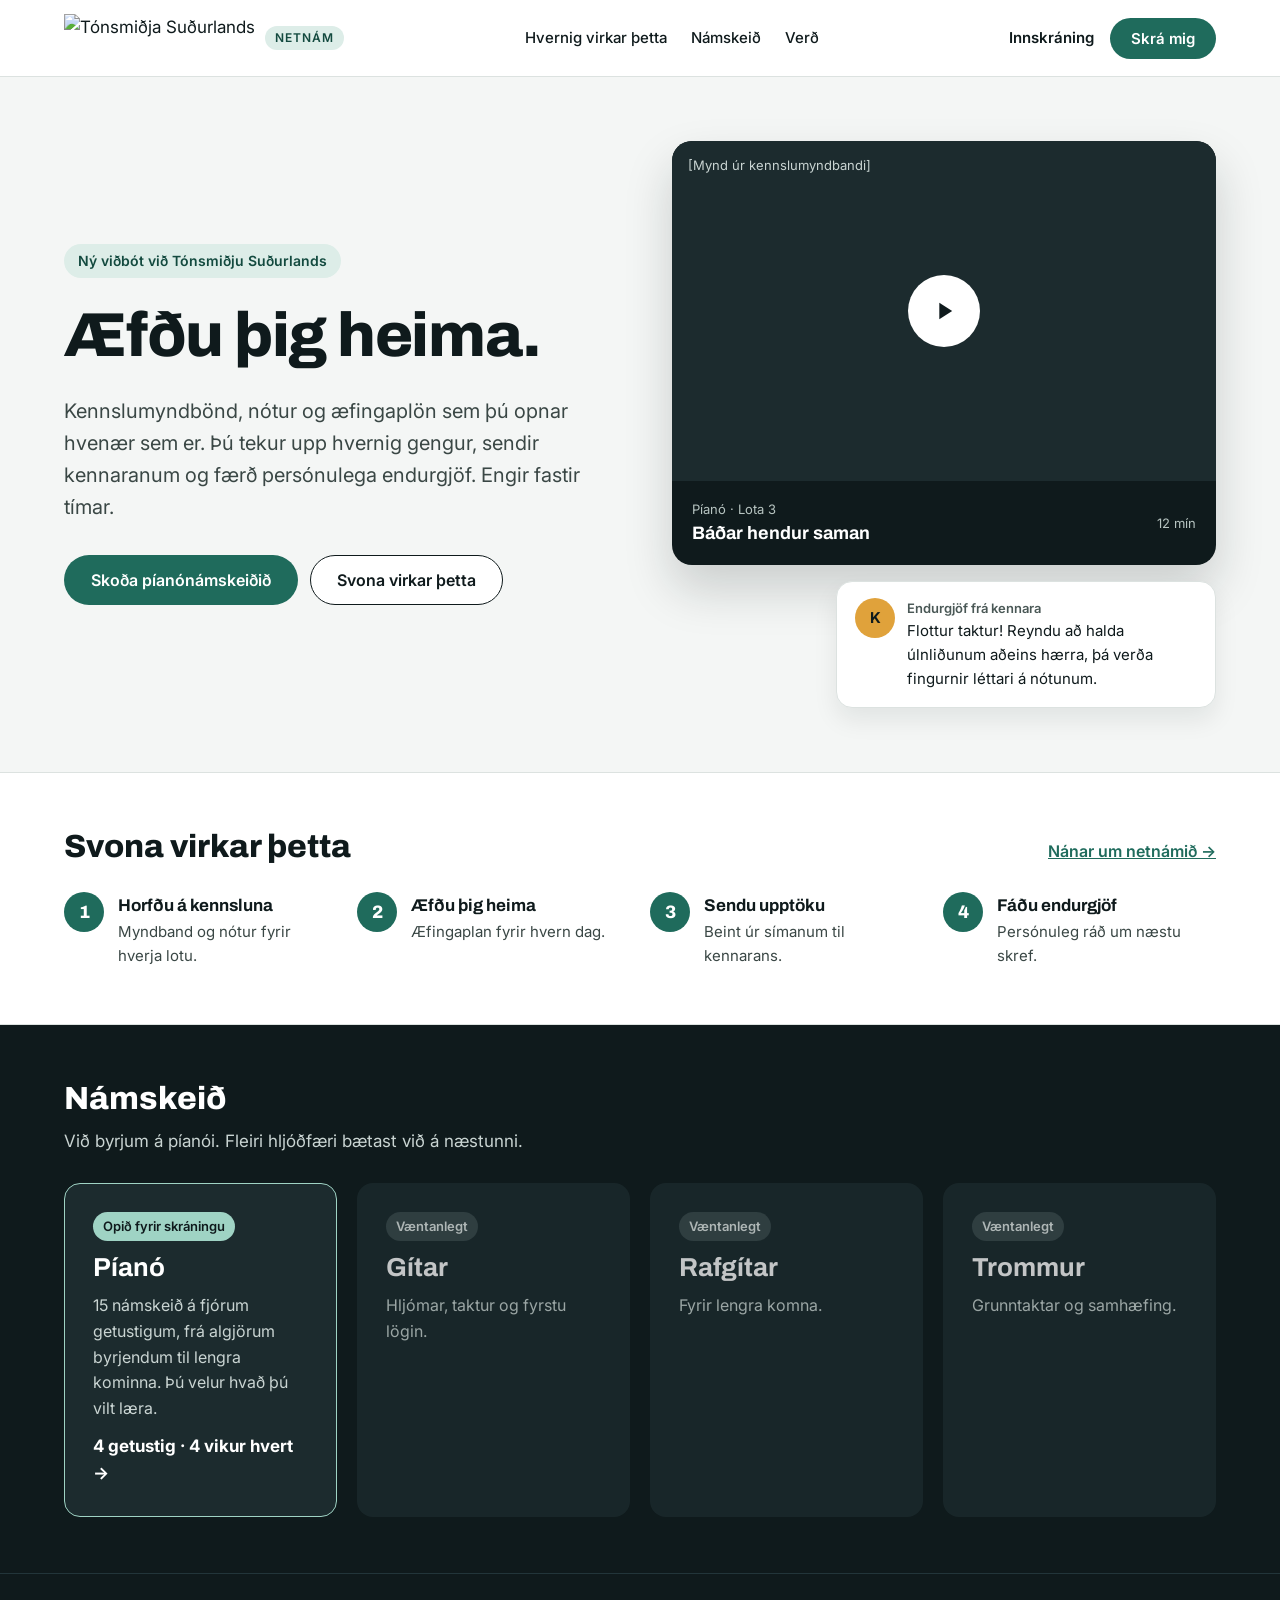
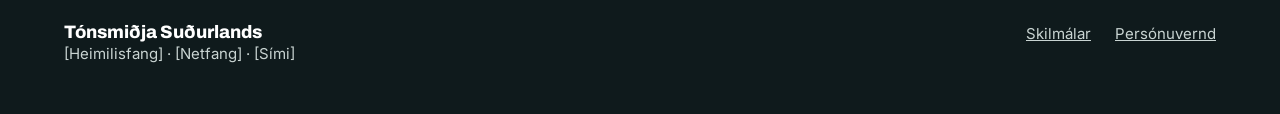
==== commit 61c2a7be: "Námskeið eftir getustigum: nemandi velur sjálfur Co-Authored-By: Claude Opus 5.5 <noreply@anthropic." ====
--- a/index.html
+++ b/index.html
@@ -91,7 +91,7 @@
         <p class="muted">Við byrjum á píanói. Fleiri hljóðfæri bætast við á næstunni.</p>
       </div>
       <div class="courses">
-        <a class="course featured" href="piano.html"><span class="tag alt">Opið fyrir skráningu</span><h3>Píanó</h3><p>Byrjaðu á grunnnámskeiðinu og haltu svo áfram í námskeið 2 og 3. Engin reynsla nauðsynleg.</p><strong>3 námskeið · 4 vikur hvert →</strong></a>
+        <a class="course featured" href="piano.html"><span class="tag alt">Opið fyrir skráningu</span><h3>Píanó</h3><p>15 námskeið á fjórum getustigum, frá algjörum byrjendum til lengra kominna. Þú velur hvað þú vilt læra.</p><strong>4 getustig · 4 vikur hvert →</strong></a>
         <div class="course soon"><span class="tag">Væntanlegt</span><h3>Gítar</h3><p>Hljómar, taktur og fyrstu lögin.</p></div>
         <div class="course soon"><span class="tag">Væntanlegt</span><h3>Rafgítar</h3><p>Fyrir lengra komna.</p></div>
         <div class="course soon"><span class="tag">Væntanlegt</span><h3>Trommur</h3><p>Grunntaktar og samhæfing.</p></div>
--- a/style.css
+++ b/style.css
@@ -394,3 +394,44 @@
 /* Verð: besti kosturinn */
 .plan.best { border: 2px solid var(--accent); position: relative; }
 .best-tag { position: absolute; top: -14px; left: 32px; background: var(--accent); color: #fff; font-size: 13px; font-weight: 700; padding: 4px 12px; border-radius: 999px; }
+
+/* Námskeiðaskrá eftir getustigum */
+.fit-grid { display: grid; grid-template-columns: repeat(auto-fit, minmax(230px, 1fr)); gap: 16px; }
+.fit-card { text-align: left; font: inherit; color: var(--ink); background: var(--ground); border: 1.5px solid var(--line); border-radius: 16px; padding: 22px; display: flex; flex-direction: column; gap: 8px; cursor: pointer; transition: border-color .15s, background .15s; }
+.fit-card:hover { border-color: var(--accent); background: var(--accent-soft); }
+.fit-card strong { font: 700 18px/1.3 var(--display); }
+.fit-level { font-size: 13px; font-weight: 700; letter-spacing: .05em; text-transform: uppercase; color: var(--accent); }
+.fit-go { margin-top: auto; padding-top: 8px; font-size: 14px; font-weight: 600; color: var(--accent); }
+.level-tabs { margin-bottom: 8px; }
+.level-tabs .tab { font-size: 15px; padding: 10px 16px; }
+.tab-count { display: inline-block; min-width: 20px; margin-left: 4px; font-size: 12px; padding: 1px 6px; border-radius: 999px; background: var(--soft); color: var(--muted); }
+.tab[aria-selected="true"] .tab-count { background: rgba(255,255,255,.2); color: #fff; }
+.level-intro { color: var(--ink-2); margin: 8px 0 20px; }
+.catalog { display: grid; grid-template-columns: repeat(auto-fill, minmax(280px, 1fr)); gap: 20px; }
+.course-card { background: #fff; border: 1px solid var(--line); border-radius: 18px; padding: 24px; display: flex; flex-direction: column; gap: 10px; }
+.course-card h3 { font-size: 22px; }
+.course-card.soon { background: var(--ground); }
+.course-card .btn { margin-top: auto; align-self: flex-start; }
+.course-card .btn:disabled { opacity: .6; cursor: not-allowed; }
+.course-card-top { display: flex; flex-wrap: wrap; gap: 6px; align-items: center; }
+.level-badge { font-size: 12px; font-weight: 700; padding: 3px 10px; border-radius: 999px; }
+.level-badge.l0 { background: var(--accent-soft); color: var(--accent-hover); }
+.level-badge.l1 { background: #DCE9F7; color: #1D4E89; }
+.level-badge.l2 { background: #FCEBD0; color: #7A4A06; }
+.level-badge.l3 { background: #F1DDE6; color: #7A2650; }
+.soon-tag { font-size: 12px; font-weight: 700; padding: 3px 10px; border-radius: 999px; background: var(--soft); color: var(--muted); }
+.week-list { list-style: none; margin: 4px 0 8px; padding: 0; display: flex; flex-direction: column; gap: 6px; font-size: 15px; }
+.week-list li { display: flex; gap: 10px; }
+.week-list span { flex: none; width: 56px; font-size: 13px; font-weight: 600; color: var(--muted); padding-top: 1px; }
+.week-list li.song-wk { color: #7A4A06; font-weight: 600; }
+
+.next-grid { display: grid; grid-template-columns: repeat(auto-fit, minmax(220px, 1fr)); gap: 14px; }
+.next-card { display: flex; flex-direction: column; gap: 6px; padding: 18px; border: 1.5px solid var(--line); border-radius: 14px; text-decoration: none; color: var(--ink); transition: border-color .15s; }
+.next-card:hover { border-color: var(--accent); color: var(--ink); }
+.next-card .level-badge { align-self: flex-start; }
+.next-card strong { font: 700 17px var(--display); }
+.next-card .muted { font-size: 14px; }
+
+.cell-course { display: flex; align-items: center; gap: 6px; font-weight: 600; color: var(--ink); font-size: 14px; flex-wrap: wrap; }
+.cell-prog { min-width: 200px; }
+.course-admin-row { grid-template-columns: 1fr auto auto; }
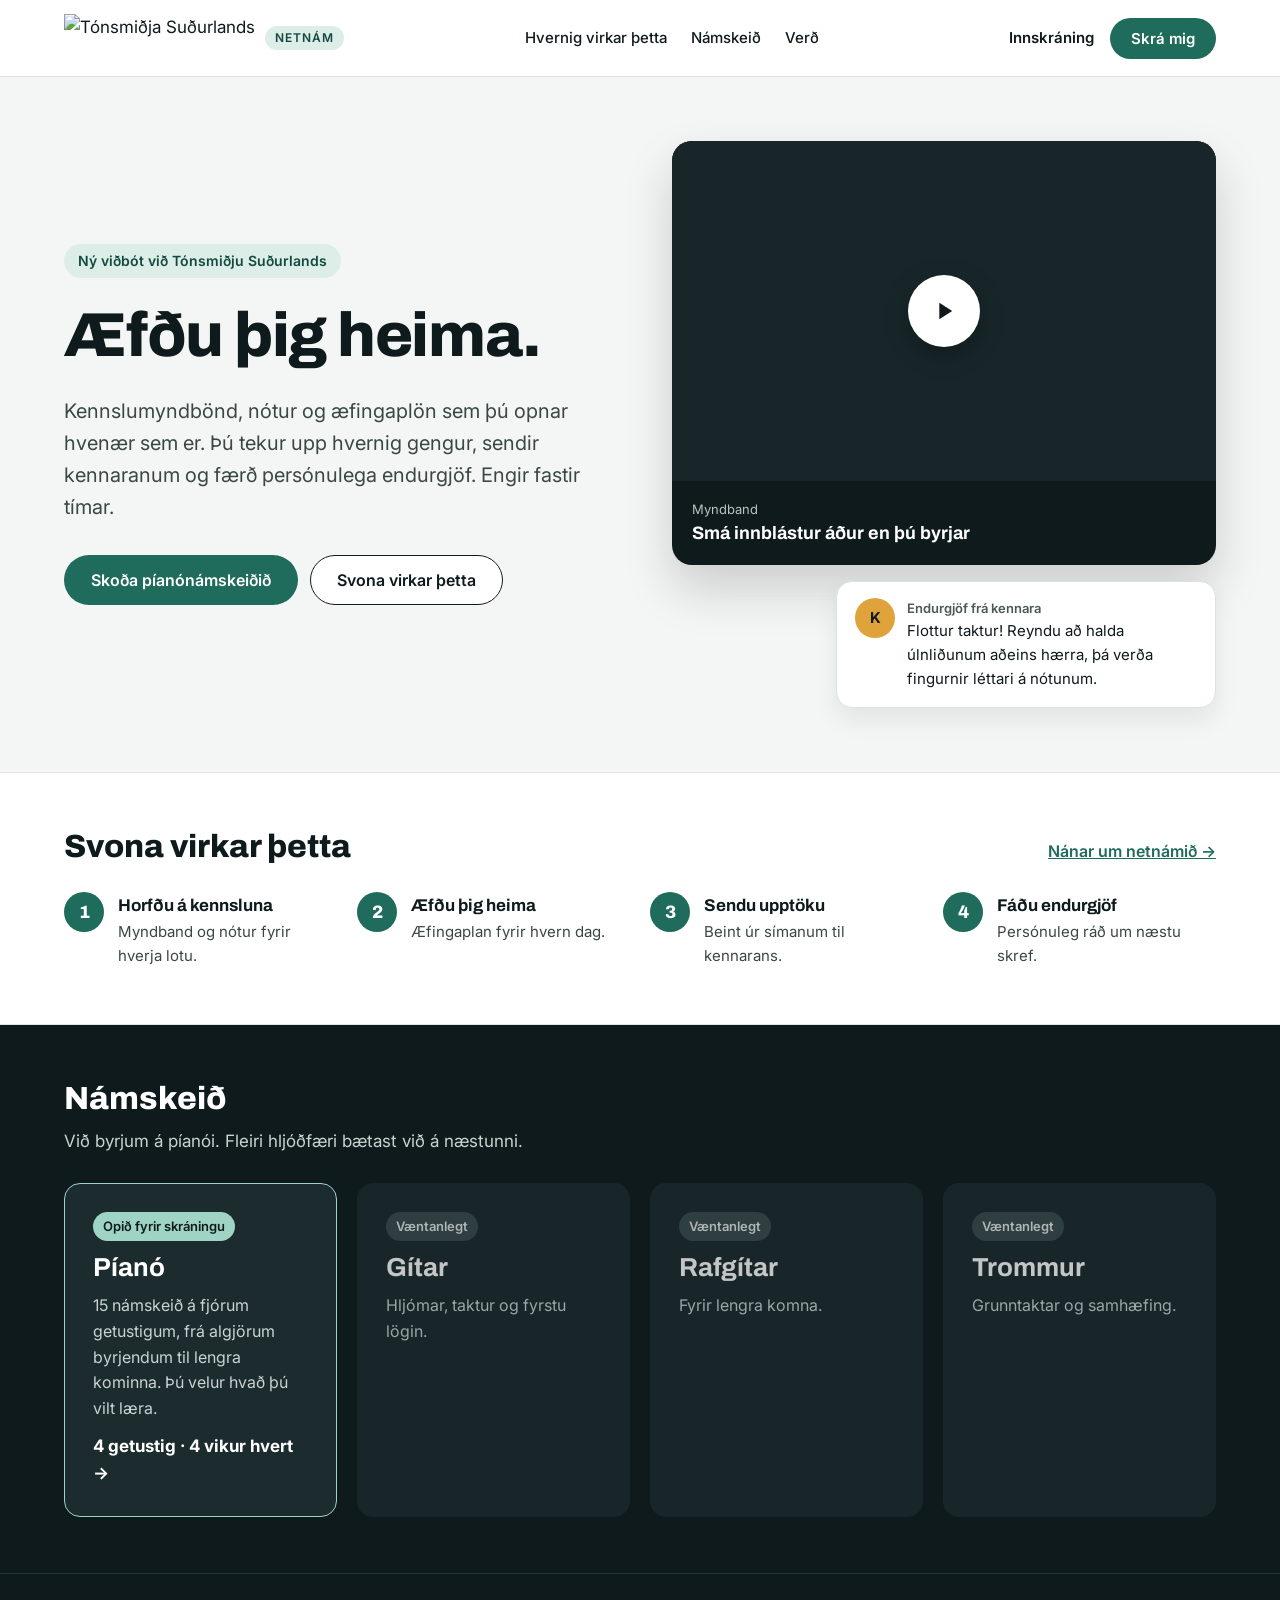
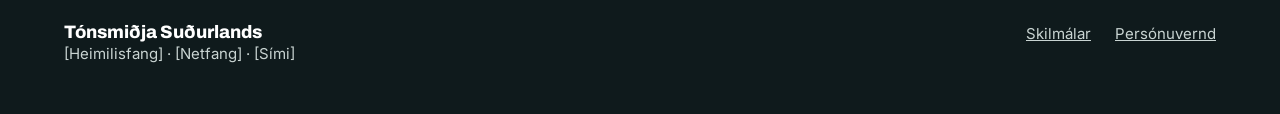
==== commit b97b52dc: "YouTube-myndband á forsíðu Co-Authored-By: Claude Opus 5.5 <noreply@anthropic.com> Claude-Session: h" ====
--- a/index.html
+++ b/index.html
@@ -48,15 +48,13 @@
 
     <div class="hero-visual">
       <div class="video-card">
-        <div class="video-frame">
-          <span class="label">[Mynd úr kennslumyndbandi]</span>
-          <button class="play" aria-label="Spila sýnishorn">
+        <div class="video-frame yt" id="hero-video" data-yt="CpXTp82a9oU" style="background-image:url('https://i.ytimg.com/vi/CpXTp82a9oU/hqdefault.jpg')">
+          <button class="play" aria-label="Spila myndband">
             <svg width="28" height="28" viewBox="0 0 24 24" fill="#0F1A1C" aria-hidden="true"><path d="M8 5v14l11-7z"/></svg>
           </button>
         </div>
         <div class="video-meta">
-          <div><small>Píanó · Lota 3</small><strong>Báðar hendur saman</strong></div>
-          <small>12 mín</small>
+          <div><small>Myndband</small><strong>Smá innblástur áður en þú byrjar</strong></div>
         </div>
       </div>
       <div class="feedback-bubble">
@@ -108,6 +106,17 @@
 </footer>
 
 <script>
+  // Myndband á forsíðu: hleður YouTube bara þegar ýtt er á spila
+  const hv = document.getElementById('hero-video');
+  hv.querySelector('.play').addEventListener('click', () => {
+    const f = document.createElement('iframe');
+    f.src = `https://www.youtube-nocookie.com/embed/${hv.dataset.yt}?autoplay=1&rel=0`;
+    f.title = 'Myndband';
+    f.allow = 'autoplay; encrypted-media; picture-in-picture; fullscreen';
+    f.allowFullscreen = true;
+    hv.replaceChildren(f);
+  });
+
   // Valmynd í síma
   const toggle = document.querySelector('.menu-toggle');
   const nav = document.getElementById('main-nav');
--- a/style.css
+++ b/style.css
@@ -435,3 +435,9 @@
 .cell-course { display: flex; align-items: center; gap: 6px; font-weight: 600; color: var(--ink); font-size: 14px; flex-wrap: wrap; }
 .cell-prog { min-width: 200px; }
 .course-admin-row { grid-template-columns: 1fr auto auto; }
+
+/* YouTube-myndband á forsíðu */
+.video-frame.yt { background-size: cover; background-position: center; }
+.video-frame.yt::before { content: ""; position: absolute; inset: 0; background: rgba(15,26,28,.25); }
+.video-frame.yt .play { position: relative; box-shadow: 0 8px 24px rgba(0,0,0,.3); }
+.video-frame iframe { position: absolute; inset: 0; width: 100%; height: 100%; border: 0; }
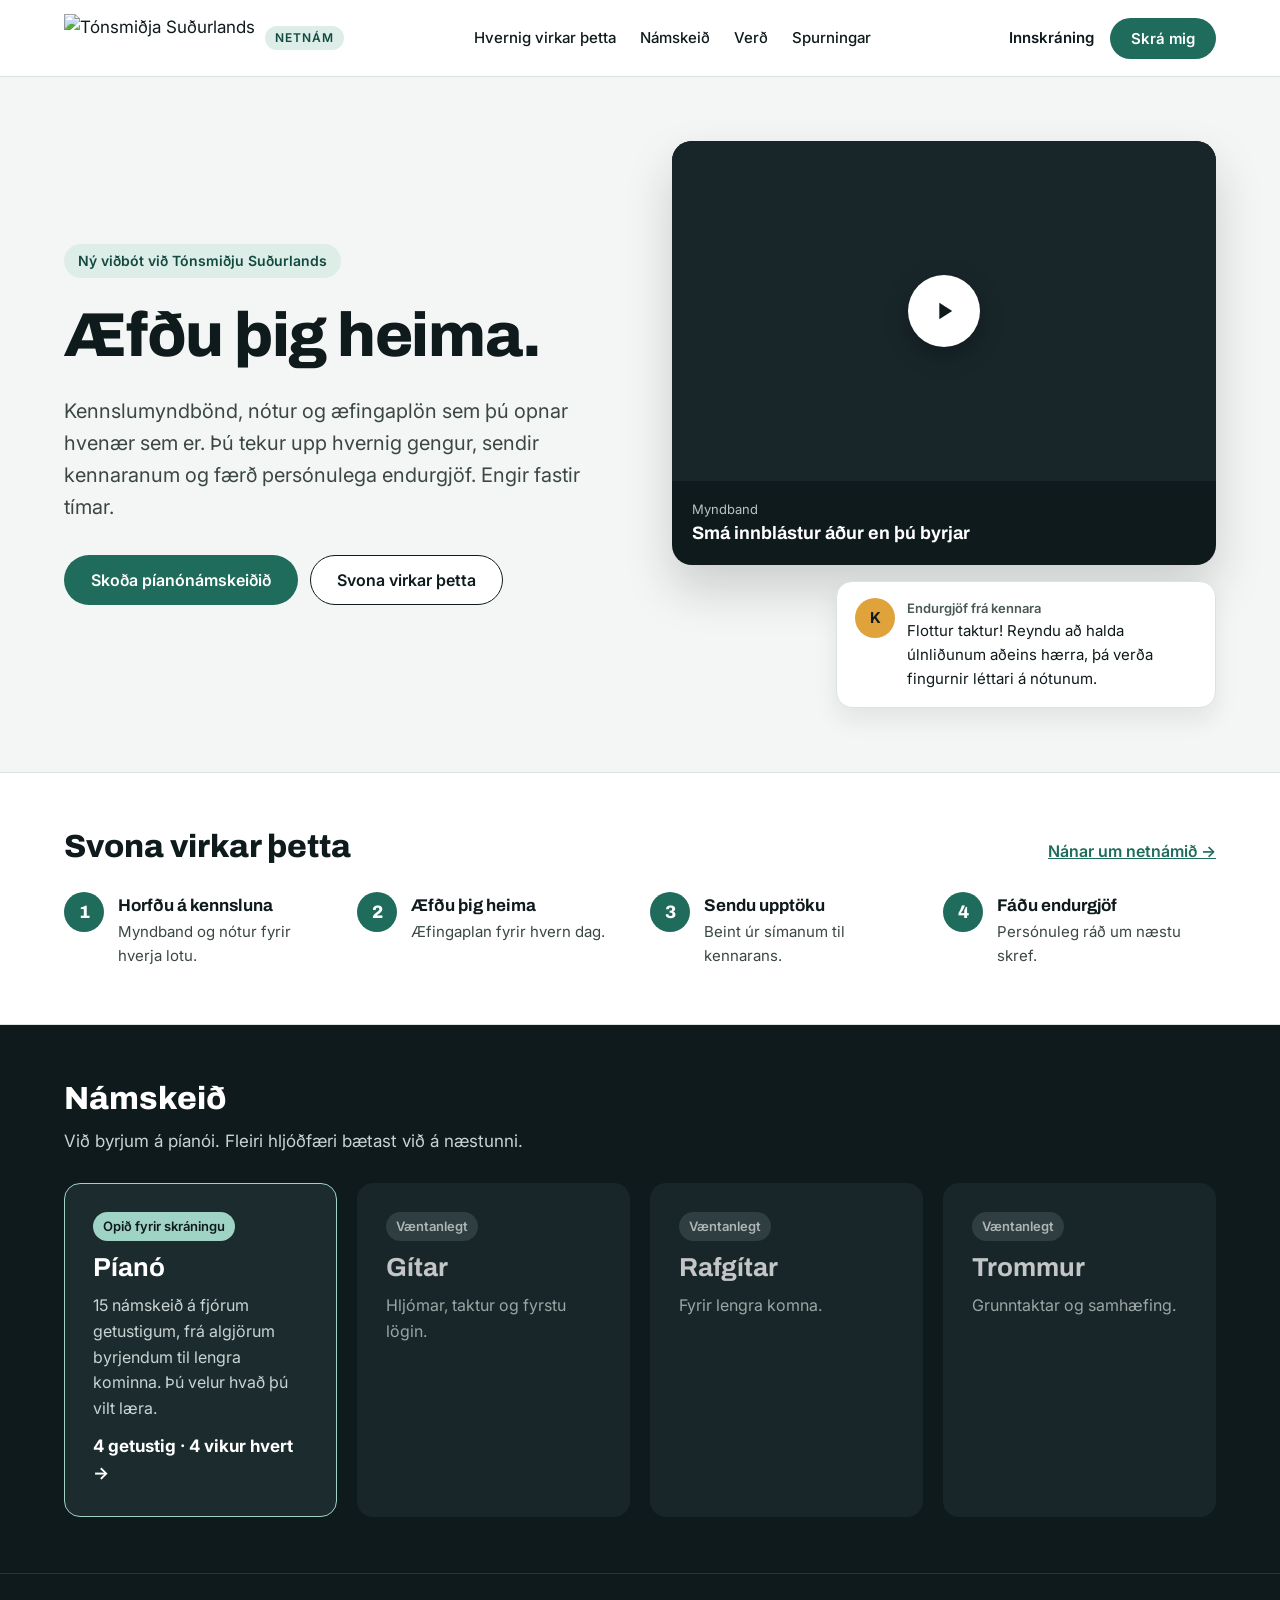
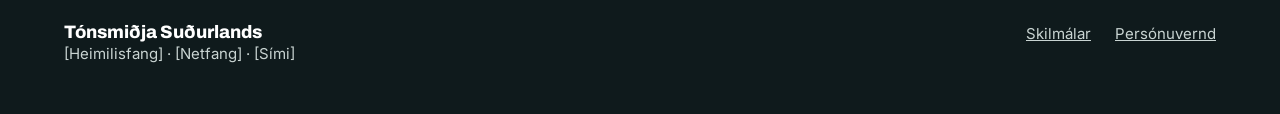
==== commit 7a0fb4c5: "Spurningar á sér síðu Co-Authored-By: Claude Opus 5.5 <noreply@anthropic.com> Claude-Session: https:" ====
--- a/index.html
+++ b/index.html
@@ -22,6 +22,7 @@
       <a href="hvernig.html">Hvernig virkar þetta</a>
       <a href="index.html#namskeid">Námskeið</a>
       <a href="verd.html">Verð</a>
+      <a href="spurningar.html">Spurningar</a>
     </nav>
     <div class="header-actions">
       <a class="link-plain" href="innskraning.html">Innskráning</a>
